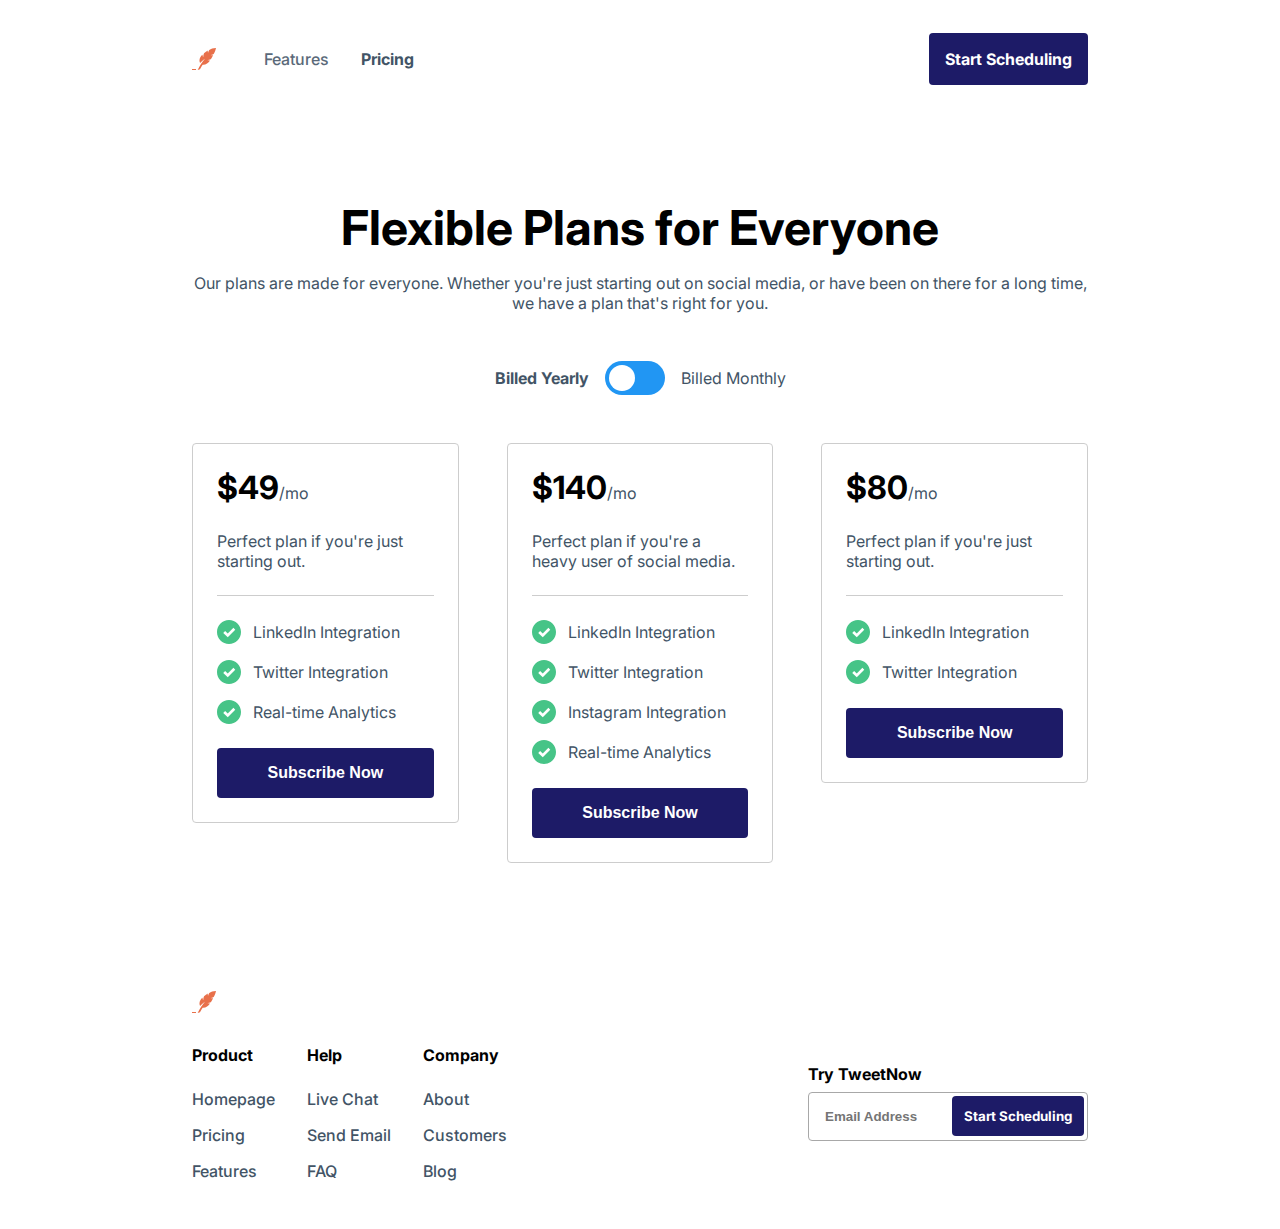
==== pricing.html @ c6c5735a "header nav links remove unnecessary aria-labels" ====
<!DOCTYPE html>
<html lang="en">
<head>
    <meta charset="utf-8">
    <meta name="viewport" content="width=device-width, initial-scale=1.0">
    <link rel="stylesheet" href="style/pricing page/style.css">
    <title>Pricing</title>
</head>
<body>
    <header>
        <img src="Assets/Logo.svg" class="logo" alt="TimeNow logo">
        <button aria-label="toggle navigation" class="hamburger" id="hamburger" aria-haspopup="true">
            <img src="Assets/Hamburger Menu.svg" alt="">
        </button>
        <nav>
            <ul class="nav-ul" id="nav-ul">
                <li class="margin_left"><a href="">Features</a></li>
                <li><a class="bolder" href="">Pricing</a></li>
                <li class="push_right"><a class="scheduling_link" href="">Start Scheduling</a></li>
            </ul>
        </nav>
    </header>

    <main>
        <div class="text_container">
            <h1>Flexible Plans for Everyone</h1>
            <p>Our plans are made for everyone. Whether you're just starting out on social media, or have been on there for a long time, we have a plan that's right for you.</p>
        </div>

        <section class="prices">
            <div id="change" class="pricing_container change_prices">
                <div class="monthly_yearly_wrapper">
                    <span class="yearly_bold">Billed Yearly</span>
                    <label class="switch">
                      <input type="checkbox" name="toggle" id="toggle" unchecked>
                      <span class="slider round"></span>
                    </label>
                    <span class="monthly_bold">Billed Monthly</span>
                </div>
                
                <div class="container">
                    <div class="box cheap">
                        <p class="price">
                            <span class="yearly">$49<small>/mo</small></span>
                            <span class="monthly">$4<small>/mo</small></span>
                        </p>
                        <p>Perfect plan if you're just starting out.</p>
                        <div class="checkmarks_container">
                            <div class="checkmark">
                                <img src="Assets/Checkmark.svg" alt="">
                                <p>LinkedIn Integration</p>
                            </div>
                            <div class="checkmark">
                                <img src="Assets/Checkmark.svg" alt="">
                                <p>Twitter Integration</p>
                            </div>
                            <div class="checkmark">
                                <img src="Assets/Checkmark.svg" alt="">
                                <p>Real-time Analytics</p>
                            </div>
                        </div>
                        <button><a aria-label="Subscribe" href="">Subscribe Now</a></button>
                    </div>
                    <div class="box expensive">
                        <p class="price">
                            <span class="yearly">$140<small>/mo</small></span>
                            <span class="monthly">$12<small>/mo</small></span>
                        </p>
                        <p>Perfect plan if you're a heavy user of social media.</p>
                        <div class="checkmarks_container">
                            <div class="checkmark">
                                <img src="Assets/Checkmark.svg" alt="">
                                <p>LinkedIn Integration</p>
                            </div>
                            <div class="checkmark">
                                <img src="Assets/Checkmark.svg" alt="">
                                <p>Twitter Integration</p>
                            </div>
                            <div class="checkmark">
                                <img src="Assets/Checkmark.svg" alt="">
                                <p>Instagram Integration</p>
                            </div>
                            <div class="checkmark">
                                <img src="Assets/Checkmark.svg" alt="">
                                <p>Real-time Analytics</p>
                            </div>
                        </div>
                        <button><a aria-label="Subscribe" href="">Subscribe Now</a></button>
                    </div>
                    <div class="box medium">
                        <p class="price">
                            <span class="yearly">$80<small>/mo</small></span>
                            <span class="monthly">$7<small>/mo</small></span>
                        </p>
                        <p>Perfect plan if you're just starting out.</p>
                        <div class="checkmarks_container">
                            <div class="checkmark">
                                <img src="Assets/Checkmark.svg" alt="">
                                <p>LinkedIn Integration</p>
                            </div>
                            <div class="checkmark">
                                <img src="Assets/Checkmark.svg" alt="">
                                <p>Twitter Integration</p>
                            </div>
                        </div>
                        <button><a aria-label="Subscribe" href="">Subscribe Now</a></button>
                    </div>
                </div>


            </div>
        </section>
    </main>

    <footer>
        <div class="logo_nav_wrapper">
            <img src="Assets/Logo.svg" class="logo" alt="logo">
            <nav>
                <ul>
                    <li>Product</li>
                    <li><a aria-label="Return to our homepage" href="">Homepage</a></li>
                    <li><a aria-label="Learn about our pricing" href="">Pricing</a></li>
                    <li><a aria-label="Read about our features" href="">Features</a></li>
                </ul>
                <ul>
                    <li>Help</li>
                    <li><a aria-label="Have a live chat with our support" href="">Live Chat</a></li>
                    <li><a aria-label="Send us an email" href="">Send Email</a></li>
                    <li><a aria-label="Frequently Asked Questions" href="">FAQ</a></li>
                </ul>
                <ul>
                    <li>Company</li>
                    <li><a aria-label="Learn more about us" href="">About</a></li>
                    <li><a aria-label="Read more about our customers" href="">Customers</a></li>
                    <li><a aria-label="Read our blog" href="">Blog</a></li>
                </ul>
            </nav>
        </div>

        <form aria-required="true">
            <label for="email">Try TweetNow</label>
            <div class="email_container">
                <input type="email" class="email" id="email" name="email" placeholder="Email Address" required>
                <input type="submit" class="submit" value="Start Scheduling">
            </div>
        </form>
    </footer>

    <script src="script/pricing page/script.js"></script>
</body>
</html>
---- style/pricing page/style.css ----
@import url("https://fonts.googleapis.com/css2?family=Inter:wght@100;200;300;400;500;600;700&display=swap");
* {
  margin: 0;
  padding: 0;
  box-sizing: border-box;
}

body {
  width: 100%;
  min-height: 100vh;
  position: relative;
  font-family: Inter, sans-serif;
}

img {
  max-width: 100%;
  height: auto;
}

@media screen and (max-width: 767px) {
  header {
    padding: 2.5rem 1.5rem;
    position: relative;
    display: flex;
    align-items: center;
    justify-content: space-between;
  }
  header .bluebg {
    display: none;
  }
  header .hamburger {
    border: none;
    background: transparent;
    position: fixed;
    z-index: 99;
    right: 0;
    padding: 2.5rem 1.5rem;
  }
  header nav .nav-ul {
    list-style-type: none;
    position: fixed;
    z-index: 98;
    width: 0;
    height: 0;
    right: -999rem;
    top: -999rem;
    transition: 3.5s ease;
    border-bottom-left-radius: 50%;
    border-top: none;
    border-right: none;
    display: flex;
    flex-direction: column;
    justify-content: center;
    align-items: center;
    gap: 2rem;
    box-shadow: rgba(0, 0, 0, 0.56) 0px 22px 70px 4px;
    -webkit-backdrop-filter: blur(0.25rem);
            backdrop-filter: blur(0.25rem);
    background: rgba(250, 246, 246, 0.75);
  }
  header nav .nav-ul.show {
    right: 0;
    top: 0;
    width: 15rem;
    height: 15rem;
    transition: 0.5s ease;
  }
  header nav .nav-ul a {
    text-decoration: none;
    cursor: pointer;
    color: #1d1b67;
    font-weight: 600;
  }
  header nav .nav-ul a.scheduling_link {
    background: #1d1b67;
    color: #fff;
    padding: 0.75rem;
    border-radius: 0.25rem;
  }
}
@media screen and (min-width: 768px) {
  header {
    padding: 3rem;
    display: flex;
    justify-content: space-between;
    align-items: center;
    position: relative;
  }
  header .hamburger {
    display: none;
  }
  header nav {
    flex-grow: 1;
  }
  header nav .nav-ul {
    list-style-type: none;
    display: flex;
    gap: 2rem;
  }
  header nav .nav-ul .margin_left {
    margin-left: 3rem;
  }
  header nav .nav-ul .push_right {
    margin-left: auto;
  }
  header nav .nav-ul a {
    text-decoration: none;
    cursor: pointer;
    color: #5a6979;
    font-weight: 500;
  }
  header nav .nav-ul a.bolder {
    color: #425466;
    font-weight: 700;
  }
  header nav .nav-ul a.scheduling_link {
    background: #1d1b67;
    color: #fff;
    padding: 1rem;
    border-radius: 0.25rem;
    font-weight: 700;
  }
}
@media screen and (min-width: 1024px) {
  header {
    padding: 3rem 12rem;
  }
}
.switch {
  position: relative;
  display: inline-block;
  width: 60px;
  height: 34px;
}

.switch input {
  opacity: 0;
  width: 0;
  height: 0;
}

.slider {
  position: absolute;
  cursor: pointer;
  top: 0;
  left: 0;
  right: 0;
  bottom: 0;
  background-color: #2196F3;
  transition: 0.4s;
}

.slider:before {
  position: absolute;
  content: "";
  height: 26px;
  width: 26px;
  left: 4px;
  bottom: 4px;
  background-color: white;
  transition: 0.4s;
}

input:checked + .slider {
  background-color: #2196F3;
}

input:focus + .slider {
  box-shadow: 0 0 1px #2196F3;
}

input:checked + .slider:before {
  transform: translateX(26px);
}

.slider.round {
  border-radius: 34px;
}

.slider.round:before {
  border-radius: 50%;
}

main {
  padding: 0 1.5rem 1.5rem 1.5rem;
  display: flex;
  flex-direction: column;
  gap: 2rem;
}
main .text_container {
  display: flex;
  flex-direction: column;
  gap: 1rem;
  text-align: center;
}
main .text_container h1 {
  font-size: 2.75rem;
}
main .text_container p {
  color: #425466;
}
main .monthly_yearly_wrapper {
  display: flex;
  align-items: center;
  justify-content: center;
  gap: 1rem;
}
main .monthly_yearly_wrapper span {
  color: #425466;
  font-size: 0.8rem;
}

.prices {
  display: flex;
  flex-direction: column;
  gap: 2rem;
}

.yearly {
  display: none;
}

.monthly_bold {
  font-weight: 700;
}

.change_prices .yearly {
  display: block;
}
.change_prices .yearly_bold {
  font-weight: 700;
}
.change_prices .monthly {
  display: none;
}
.change_prices .monthly_bold {
  font-weight: 400;
}

.pricing_container {
  display: flex;
  flex-direction: column;
  gap: 1.5rem;
}
.pricing_container .container {
  display: flex;
  flex-direction: column;
  gap: 1.5rem;
}
.pricing_container .box {
  border: 1px solid #cdcdcd;
  border-radius: 0.25rem;
  padding: 1.5rem;
  display: flex;
  flex-direction: column;
  gap: 1.5rem;
}
.pricing_container .box .price .yearly, .pricing_container .box .price .monthly {
  color: #000;
  font-size: 2rem;
  font-weight: 700;
}
.pricing_container .box .price .yearly small, .pricing_container .box .price .monthly small {
  font-size: 1rem;
  color: #425466;
  font-weight: 400;
}
.pricing_container .box p {
  color: #425466;
}
.pricing_container .box .checkmarks_container {
  border-top: 1px solid #cdcdcd;
  padding-top: 1.5rem;
  display: flex;
  flex-direction: column;
  gap: 1rem;
}
.pricing_container .box .checkmarks_container .checkmark {
  display: flex;
  align-items: center;
  gap: 0.75rem;
}
.pricing_container .box button {
  border: none;
  border-radius: 0.25rem;
  background: #1d1b67;
  padding: 1rem;
}
.pricing_container .box a {
  cursor: pointer;
  color: #fff;
  font-weight: 700;
  font-size: 1rem;
  text-decoration: none;
}

@media screen and (min-width: 768px) {
  main {
    padding: 1.5rem 3rem;
  }
  main .monthly_yearly_wrapper span {
    font-size: 0.9rem;
  }
  main .text_container {
    align-items: center;
  }
  main .text_container h1 {
    font-size: 3rem;
    width: 80%;
  }
  .pricing_container {
    gap: 2rem;
  }
  .pricing_container .container {
    flex-direction: row;
    flex-wrap: wrap;
  }
  .pricing_container .container .cheap, .pricing_container .container .expensive {
    width: 48%;
  }
  .pricing_container .container .cheap button, .pricing_container .container .expensive button {
    margin-top: auto;
  }
  .pricing_container .container .medium {
    width: 100%;
  }
}
@media screen and (min-width: 1024px) {
  main {
    padding: 5rem 12rem;
    gap: 3rem;
  }
  main .monthly_yearly_wrapper span {
    font-size: 1rem;
  }
  .prices {
    gap: 3rem;
  }
  .pricing_container {
    gap: 3rem;
  }
  .pricing_container .container {
    flex-wrap: nowrap;
    gap: 3rem;
  }
  .pricing_container .container .cheap, .pricing_container .container .expensive, .pricing_container .container .medium {
    width: 100%;
    height: -webkit-min-content;
    height: -moz-min-content;
    height: min-content;
  }
}
@media screen and (min-width: 1440px) {
  main .text_container p {
    width: 50%;
  }
}
footer {
  padding: 1.5rem;
  display: flex;
  flex-direction: column;
  gap: 1.5rem;
}
footer .logo_nav_wrapper {
  display: flex;
  flex-direction: column;
  align-items: flex-start;
  gap: 1.5rem;
}
footer .logo_nav_wrapper nav {
  display: flex;
  flex-wrap: wrap;
  gap: 1.5rem 3rem;
}
footer .logo_nav_wrapper nav ul {
  list-style-type: none;
  display: flex;
  flex-direction: column;
  gap: 1rem;
}
footer .logo_nav_wrapper nav ul li {
  color: #000;
  font-weight: 700;
}
footer .logo_nav_wrapper nav ul li:nth-child(1) {
  margin-bottom: 0.5rem;
}
footer .logo_nav_wrapper nav ul li a {
  text-decoration: none;
  font-weight: 500;
  color: #425466;
}
footer form {
  display: flex;
  flex-direction: column;
  gap: 0.5rem;
}
footer form label {
  font-weight: 700;
}
footer form .email_container {
  position: relative;
  width: 100%;
}
footer form .email_container .email {
  width: 100%;
  padding: 1rem;
  border: 1px solid #a8a8a8;
  border-radius: 0.25rem;
}
footer form .email_container .email::-moz-placeholder {
  font-family: inherit;
  font-weight: 600;
}
footer form .email_container .email:-ms-input-placeholder {
  font-family: inherit;
  font-weight: 600;
}
footer form .email_container .email::placeholder {
  font-family: inherit;
  font-weight: 600;
}
footer form .email_container .submit {
  background: #1d1b67;
  padding: 0.75rem;
  color: #fff;
  font-family: inherit;
  font-weight: 700;
  border: none;
  border-radius: 0.25rem;
  position: absolute;
  top: 0.25rem;
  right: 0.25rem;
  cursor: pointer;
}

@media screen and (min-width: 768px) {
  footer {
    padding: 3rem;
    gap: 2rem;
  }
  footer .logo_nav_wrapper {
    gap: 2rem;
  }
  footer .logo_nav_wrapper nav {
    flex-wrap: nowrap;
    gap: 4rem;
  }
  footer form .email_container {
    width: 17.5rem;
  }
}
@media screen and (min-width: 1024px) {
  footer {
    padding: 3rem 12rem;
    flex-direction: row;
    align-items: center;
    justify-content: space-between;
  }
  footer .logo_nav_wrapper nav {
    gap: 2rem;
  }
  footer form {
    margin-top: 2rem;
  }
}
@media screen and (min-width: 1440px) {
  footer {
    font-size: 1.1rem;
  }
  footer .logo_nav_wrapper nav {
    gap: 4rem;
  }
  footer form .email_container {
    width: 22.5rem;
  }
  footer form .email_container .email {
    padding: 1.3rem;
    font-size: 1rem;
  }
  footer form .email_container .submit {
    top: 0.3rem;
    padding: 1rem;
    font-size: 1rem;
  }
}/*# sourceMappingURL=style.css.map */
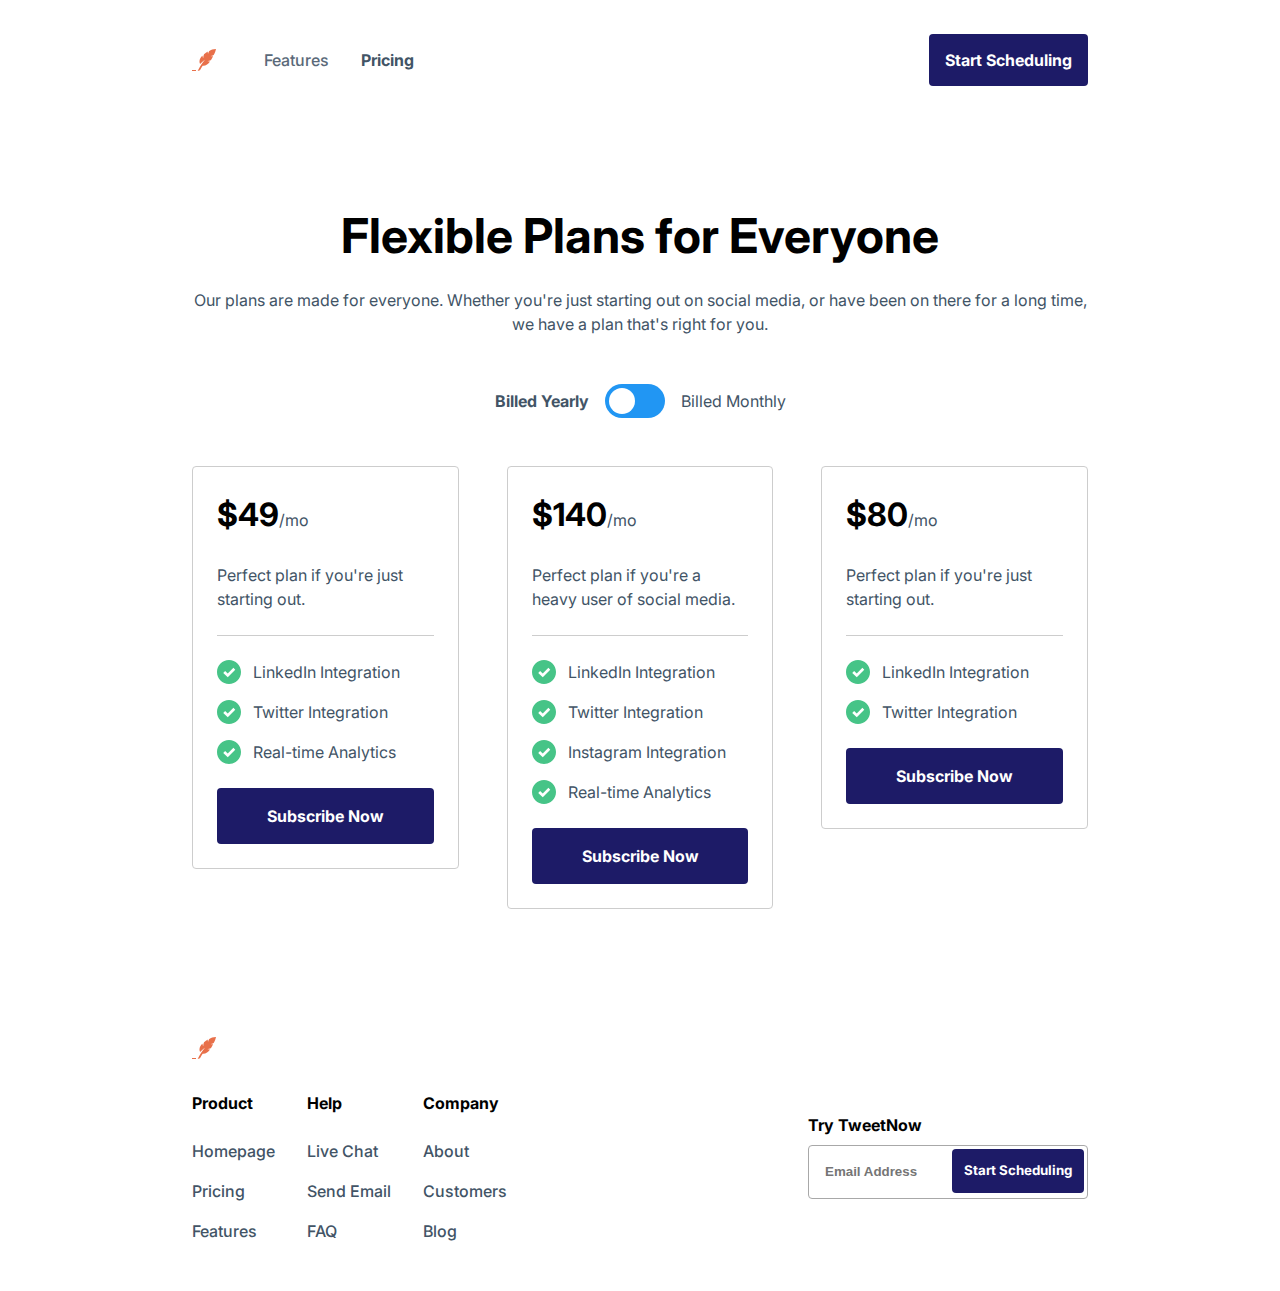
==== commit 5673f91f: "pricing.html fix links nested in <button>???" ====
--- a/pricing.html
+++ b/pricing.html
@@ -12,7 +12,7 @@
         <button aria-label="toggle navigation" class="hamburger" id="hamburger" aria-haspopup="true">
             <img src="Assets/Hamburger Menu.svg" alt="">
         </button>
-        <nav>
+        <nav aria-label="Header">
             <ul class="nav-ul" id="nav-ul">
                 <li class="margin_left"><a href="">Features</a></li>
                 <li><a class="bolder" href="">Pricing</a></li>
@@ -59,7 +59,7 @@
                                 <p>Real-time Analytics</p>
                             </div>
                         </div>
-                        <button><a aria-label="Subscribe" href="">Subscribe Now</a></button>
+                        <a aria-label="Subscribe" href="">Subscribe Now</a>
                     </div>
                     <div class="box expensive">
                         <p class="price">
@@ -85,7 +85,7 @@
                                 <p>Real-time Analytics</p>
                             </div>
                         </div>
-                        <button><a aria-label="Subscribe" href="">Subscribe Now</a></button>
+                        <a aria-label="Subscribe" href="">Subscribe Now</a>
                     </div>
                     <div class="box medium">
                         <p class="price">
@@ -103,7 +103,7 @@
                                 <p>Twitter Integration</p>
                             </div>
                         </div>
-                        <button><a aria-label="Subscribe" href="">Subscribe Now</a></button>
+                        <a aria-label="Subscribe" href="">Subscribe Now</a>
                     </div>
                 </div>
 
@@ -114,30 +114,30 @@
 
     <footer>
         <div class="logo_nav_wrapper">
-            <img src="Assets/Logo.svg" class="logo" alt="logo">
-            <nav>
+            <img src="Assets/Logo.svg" class="logo" alt="TimeNow logo">
+            <nav aria-label="Footer">
                 <ul>
                     <li>Product</li>
-                    <li><a aria-label="Return to our homepage" href="">Homepage</a></li>
-                    <li><a aria-label="Learn about our pricing" href="">Pricing</a></li>
-                    <li><a aria-label="Read about our features" href="">Features</a></li>
+                    <li><a href="">Homepage</a></li>
+                    <li><a href="">Pricing</a></li>
+                    <li><a href="">Features</a></li>
                 </ul>
                 <ul>
                     <li>Help</li>
-                    <li><a aria-label="Have a live chat with our support" href="">Live Chat</a></li>
-                    <li><a aria-label="Send us an email" href="">Send Email</a></li>
-                    <li><a aria-label="Frequently Asked Questions" href="">FAQ</a></li>
+                    <li><a href="">Live Chat</a></li>
+                    <li><a href="">Send Email</a></li>
+                    <li><a href="">FAQ</a></li>
                 </ul>
                 <ul>
                     <li>Company</li>
-                    <li><a aria-label="Learn more about us" href="">About</a></li>
-                    <li><a aria-label="Read more about our customers" href="">Customers</a></li>
-                    <li><a aria-label="Read our blog" href="">Blog</a></li>
+                    <li><a href="">About</a></li>
+                    <li><a href="">Customers</a></li>
+                    <li><a href="">Blog</a></li>
                 </ul>
             </nav>
         </div>
 
-        <form aria-required="true">
+        <form>
             <label for="email">Try TweetNow</label>
             <div class="email_container">
                 <input type="email" class="email" id="email" name="email" placeholder="Email Address" required>
--- a/style/pricing page/style.css
+++ b/style/pricing page/style.css
@@ -3,6 +3,7 @@
   margin: 0;
   padding: 0;
   box-sizing: border-box;
+  line-height: 1.5;
 }
 
 body {
@@ -280,18 +281,17 @@
   align-items: center;
   gap: 0.75rem;
 }
-.pricing_container .box button {
+.pricing_container .box a {
   border: none;
   border-radius: 0.25rem;
   background: #1d1b67;
   padding: 1rem;
-}
-.pricing_container .box a {
   cursor: pointer;
   color: #fff;
   font-weight: 700;
   font-size: 1rem;
   text-decoration: none;
+  text-align: center;
 }
 
 @media screen and (min-width: 768px) {
